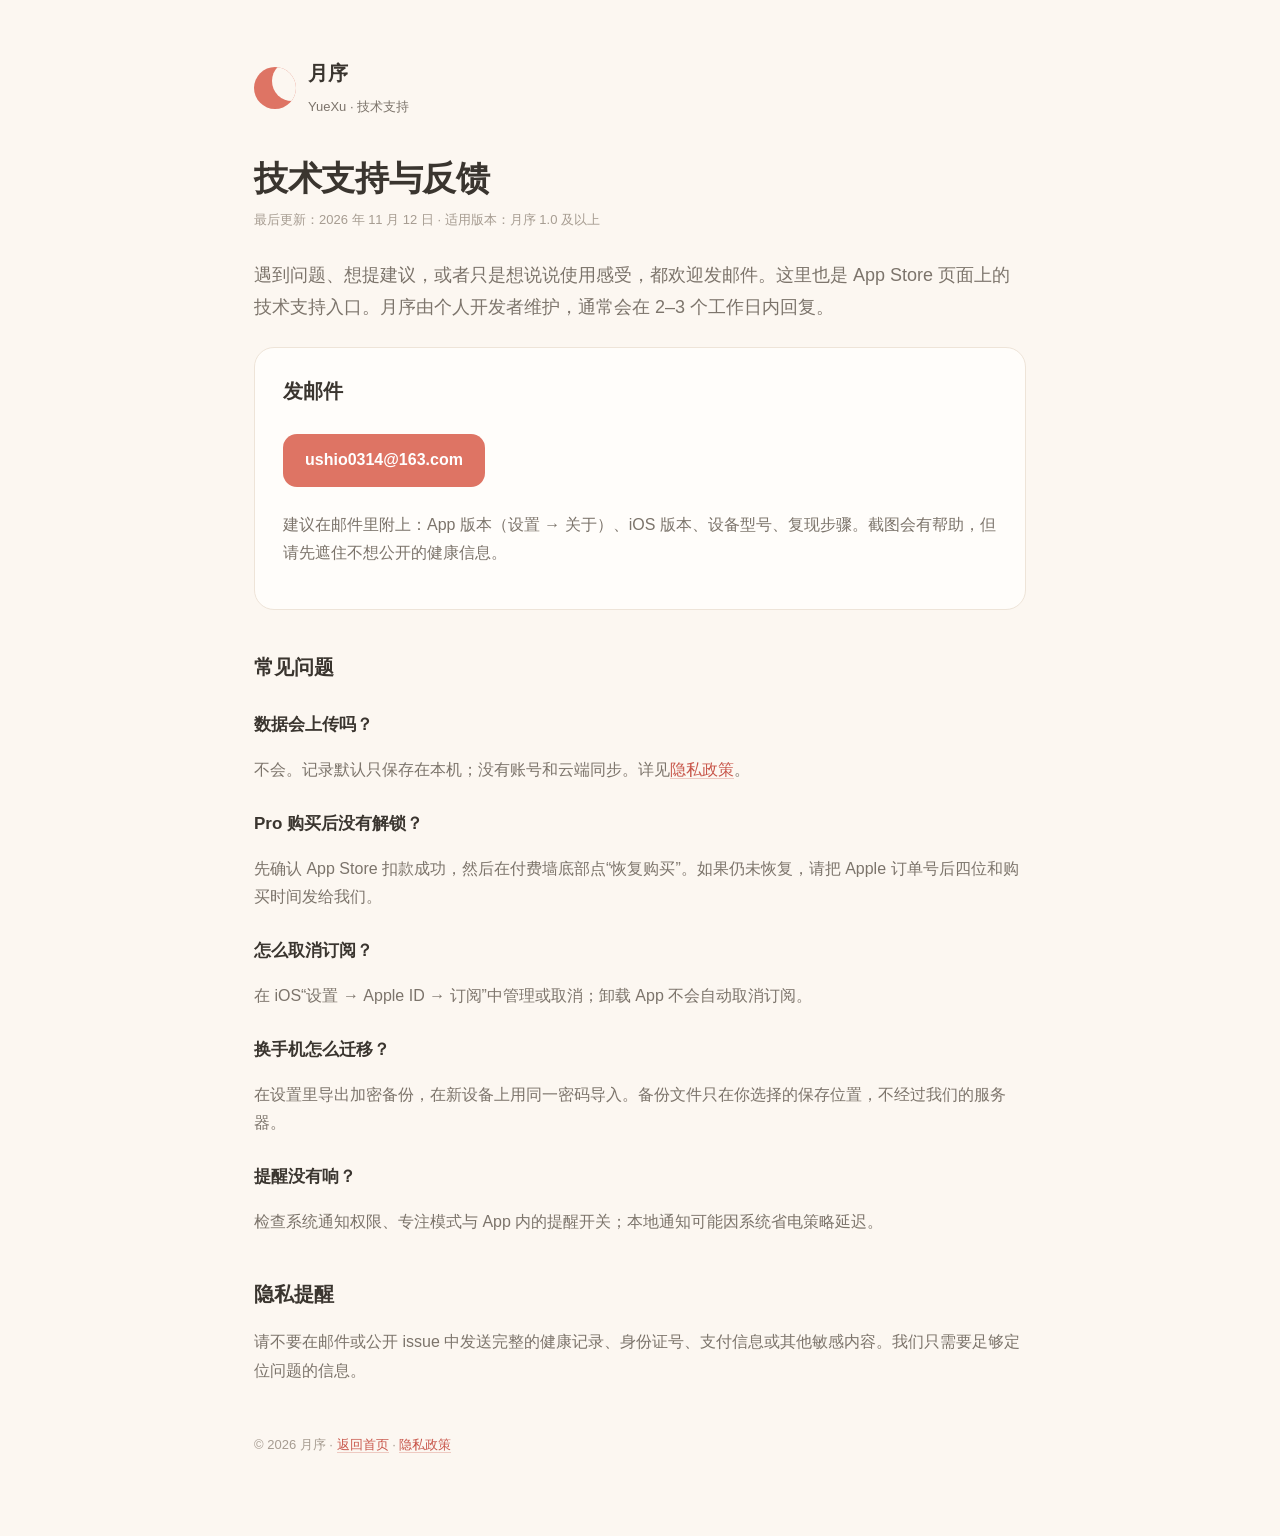
==== support.html @ 20efdf07 "docs: publish YueXu privacy and support pages" ====
<!doctype html>
<html lang="zh-Hans">
<head>
<meta charset="utf-8">
<meta name="viewport" content="width=device-width, initial-scale=1">
<title>技术支持 · 月序</title>
<link rel="stylesheet" href="style.css">
</head>
<body>
<main class="wrap">
  <div class="brand"><div class="moon"></div><div><strong>月序</strong><br><span>YueXu · 技术支持</span></div></div>
  <h1>技术支持与反馈</h1>
  <p class="meta">最后更新：2026 年 11 月 12 日 · 适用版本：月序 1.0 及以上</p>
  <p class="lede">遇到问题、想提建议，或者只是想说说使用感受，都欢迎发邮件。这里也是 App Store 页面上的技术支持入口。月序由个人开发者维护，通常会在 2–3 个工作日内回复。</p>

  <div class="card">
    <h2 style="margin-top:0">发邮件</h2>
    <p><a class="button" href="mailto:ushio0314@163.com?subject=%E6%9C%88%E5%BA%8F%E5%8F%8D%E9%A6%88">ushio0314@163.com</a></p>
    <p>建议在邮件里附上：App 版本（设置 → 关于）、iOS 版本、设备型号、复现步骤。截图会有帮助，但请先遮住不想公开的健康信息。</p>
  </div>

  <h2>常见问题</h2>
  <h3>数据会上传吗？</h3>
  <p>不会。记录默认只保存在本机；没有账号和云端同步。详见<a href="privacy.html">隐私政策</a>。</p>
  <h3>Pro 购买后没有解锁？</h3>
  <p>先确认 App Store 扣款成功，然后在付费墙底部点“恢复购买”。如果仍未恢复，请把 Apple 订单号后四位和购买时间发给我们。</p>
  <h3>怎么取消订阅？</h3>
  <p>在 iOS“设置 → Apple ID → 订阅”中管理或取消；卸载 App 不会自动取消订阅。</p>
  <h3>换手机怎么迁移？</h3>
  <p>在设置里导出加密备份，在新设备上用同一密码导入。备份文件只在你选择的保存位置，不经过我们的服务器。</p>
  <h3>提醒没有响？</h3>
  <p>检查系统通知权限、专注模式与 App 内的提醒开关；本地通知可能因系统省电策略延迟。</p>

  <h2>隐私提醒</h2>
  <p>请不要在邮件或公开 issue 中发送完整的健康记录、身份证号、支付信息或其他敏感内容。我们只需要足够定位问题的信息。</p>

  <footer>© 2026 月序 · <a href="index.html">返回首页</a> · <a href="privacy.html">隐私政策</a></footer>
</main>
</body>
</html>
---- style.css ----
:root {
  --cream: #fcf7f1;
  --surface: #fffdfa;
  --coral: #de7464;
  --coral-dark: #c8564a;
  --wash: #f8e3dc;
  --ink: #3a352f;
  --secondary: #7c746b;
  --tertiary: #a69c91;
  --line: #eee4d8;
}
* { box-sizing: border-box; }
html { -webkit-text-size-adjust: 100%; }
body {
  margin: 0;
  background: var(--cream);
  color: var(--ink);
  font-family: -apple-system, BlinkMacSystemFont, "PingFang SC", "Hiragino Sans GB", "Microsoft YaHei", sans-serif;
  line-height: 1.78;
  font-size: 16px;
}
.wrap { max-width: 820px; margin: 0 auto; padding: 56px 24px 80px; }
.brand { display: flex; align-items: center; gap: 12px; margin-bottom: 36px; }
.moon {
  width: 42px; height: 42px; border-radius: 50%;
  background: var(--coral);
  position: relative; overflow: hidden; flex: none;
}
.moon::after {
  content: ""; position: absolute; width: 40px; height: 40px; border-radius: 50%;
  background: var(--cream); left: 18px; top: -6px;
}
.brand strong { font-size: 20px; letter-spacing: .02em; }
.brand span { color: var(--secondary); font-size: 13px; }
h1 { font-size: 34px; line-height: 1.3; margin: 0 0 8px; letter-spacing: -.01em; }
h2 { font-size: 20px; margin: 40px 0 10px; }
h3 { font-size: 17px; margin: 24px 0 6px; }
p, li { color: var(--secondary); }
strong { color: var(--ink); }
a { color: var(--coral-dark); text-decoration: none; border-bottom: 1px solid rgba(200,86,74,.28); }
a:hover { border-bottom-color: var(--coral-dark); }
.card {
  background: var(--surface); border: 1px solid var(--line);
  border-radius: 20px; padding: 26px 28px; margin: 24px 0;
}
.meta { color: var(--tertiary); font-size: 13px; margin: 0 0 28px; }
.lede { font-size: 18px; color: var(--secondary); }
.button {
  display: inline-block; background: var(--coral); color: #fff !important;
  border: 0; border-radius: 14px; padding: 12px 22px; font-weight: 600;
  margin: 8px 8px 8px 0;
}
.button.secondary { background: var(--wash); color: var(--coral-dark) !important; }
ul { padding-left: 22px; }
li { margin: 6px 0; }
hr { border: 0; border-top: 1px solid var(--line); margin: 40px 0; }
footer { color: var(--tertiary); font-size: 13px; margin-top: 48px; }
.en { color: var(--secondary); font-size: 14px; }
.tag { display: inline-block; background: var(--wash); color: var(--coral-dark);
  border-radius: 999px; padding: 3px 10px; font-size: 12px; margin-right: 6px; }
@media (max-width: 520px) { .wrap { padding: 36px 18px 60px; } h1 { font-size: 28px; } .card { padding: 20px; } }
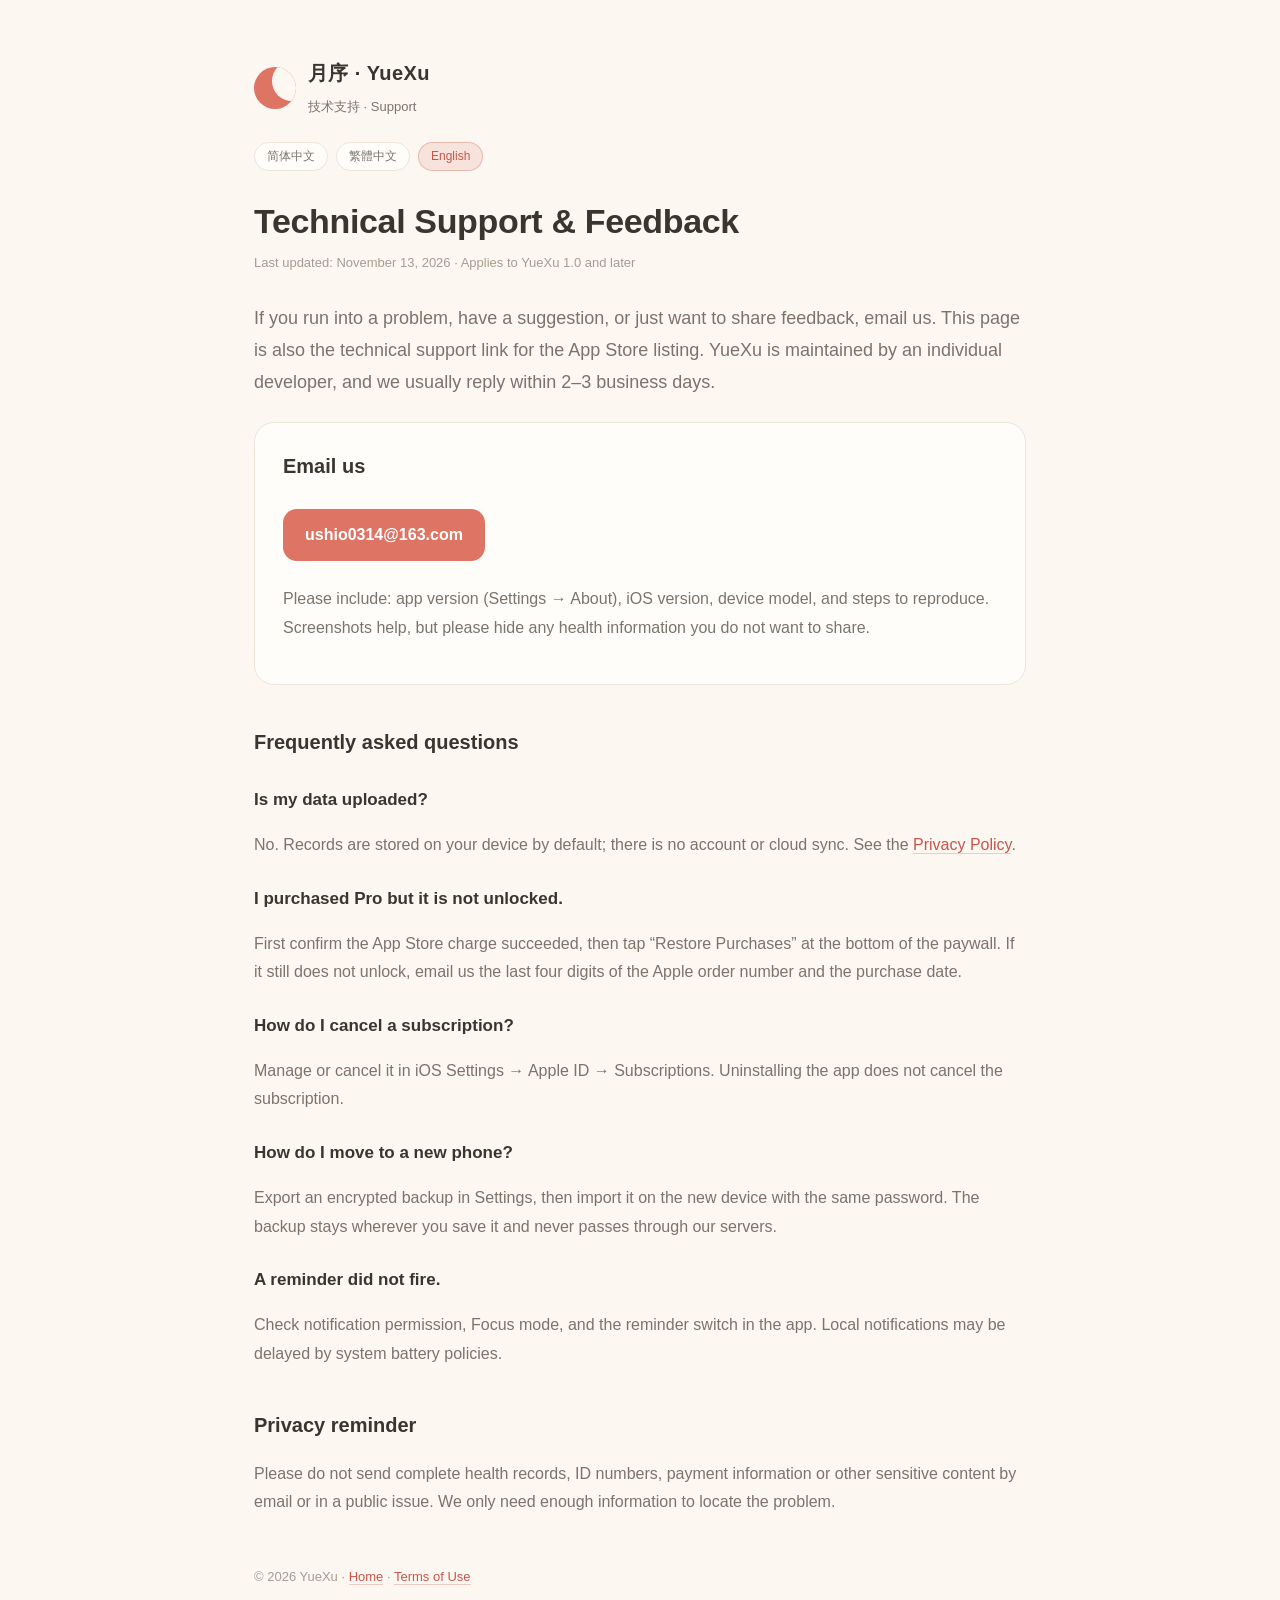
==== commit e9f8fccf: "docs: add in-page Simplified/Traditional/English switch to privacy and support Keep the original pri" ====
--- a/support.html
+++ b/support.html
@@ -8,9 +8,13 @@
 </head>
 <body>
 <main class="wrap">
-  <div class="brand"><div class="moon"></div><div><strong>月序</strong><br><span>YueXu · 技术支持</span></div></div>
-  <h1>技术支持与反馈</h1>
-  <p class="meta">最后更新：2026 年 11 月 12 日 · 适用版本：月序 1.0 及以上</p>
+  <div class="brand"><div class="moon"></div><div><strong>月序 · YueXu</strong><br><span>技术支持 · Support</span></div></div>
+  <nav class="lang-switch" aria-label="Language / 語言">
+    <button type="button" data-set-lang="zh-Hans">简体中文</button><button type="button" data-set-lang="zh-Hant">繁體中文</button><button type="button" data-set-lang="en">English</button>
+  </nav>
+  <section data-lang-block="zh-Hans" lang="zh-Hans">
+<h1>技术支持与反馈</h1>
+  <p class="meta">最后更新：2026 年 11 月 13 日 · 适用版本：月序 1.0 及以上</p>
   <p class="lede">遇到问题、想提建议，或者只是想说说使用感受，都欢迎发邮件。这里也是 App Store 页面上的技术支持入口。月序由个人开发者维护，通常会在 2–3 个工作日内回复。</p>
 
   <div class="card">
@@ -34,7 +38,107 @@
   <h2>隐私提醒</h2>
   <p>请不要在邮件或公开 issue 中发送完整的健康记录、身份证号、支付信息或其他敏感内容。我们只需要足够定位问题的信息。</p>
 
-  <footer>© 2026 月序 · <a href="index.html">返回首页</a> · <a href="privacy.html">隐私政策</a></footer>
+<footer>© 2026 月序 · <a href="index.html">返回首页</a> · <a href="terms.html">用户协议</a></footer></section><section data-lang-block="zh-Hant" lang="zh-Hant" hidden>
+<h1>技術支援與回饋</h1>
+  <p class="meta">最後更新：2026 年 11 月 13 日 · 適用版本：月序 1.0 及以上</p>
+  <p class="lede">遇到問題、想提出建議，或只是想分享使用感受，都歡迎寄信給我們。這裡也是 App Store 頁面上的技術支援入口。月序由個人開發者維護，通常會在 2–3 個工作天內回覆。</p>
+
+  <div class="card">
+    <h2 style="margin-top:0">寄信給我們</h2>
+    <p><a class="button" href="mailto:ushio0314@163.com?subject=%E6%9C%88%E5%BA%8F%E5%9B%9E%E9%A5%8B">ushio0314@163.com</a></p>
+    <p>建議在郵件中附上：App 版本（設定 → 關於）、iOS 版本、裝置型號、重現步驟。截圖會有幫助，但請先遮住不想公開的健康資訊。</p>
+  </div>
+
+  <h2>常見問題</h2>
+  <h3>資料會上傳嗎？</h3>
+  <p>不會。紀錄預設只保存在本機；沒有帳號與雲端同步。詳見<a href="privacy.html">隱私政策</a>。</p>
+  <h3>購買 Pro 後沒有解鎖？</h3>
+  <p>先確認 App Store 扣款成功，然後在付費牆底部點「回復購買」。如果仍未恢復，請把 Apple 訂單號後四碼與購買時間寄給我們。</p>
+  <h3>怎麼取消訂閱？</h3>
+  <p>在 iOS「設定 → Apple ID → 訂閱項目」中管理或取消；移除 App 不會自動取消訂閱。</p>
+  <h3>換手機怎麼搬家？</h3>
+  <p>在設定裡匯出加密備份，在新裝置上用同一組密碼匯入。備份檔案只會留在你選擇的位置，不會經過我們的伺服器。</p>
+  <h3>提醒沒有響？</h3>
+  <p>檢查系統通知權限、專注模式與 App 內的提醒開關；本機通知可能因系統省電策略而延遲。</p>
+
+  <h2>隱私提醒</h2>
+  <p>請不要在電子郵件或公開 issue 中傳送完整的健康紀錄、身分證號、付款資訊或其他敏感內容。我們只需要足以定位問題的資訊。</p>
+
+<footer>© 2026 月序 · <a href="index.html">返回首頁</a> · <a href="terms.html">使用者協議</a></footer></section><section data-lang-block="en" lang="en" hidden>
+<h1>Technical Support &amp; Feedback</h1>
+  <p class="meta">Last updated: November 13, 2026 · Applies to YueXu 1.0 and later</p>
+  <p class="lede">If you run into a problem, have a suggestion, or just want to share feedback, email us. This page is also the technical support link for the App Store listing. YueXu is maintained by an individual developer, and we usually reply within 2–3 business days.</p>
+
+  <div class="card">
+    <h2 style="margin-top:0">Email us</h2>
+    <p><a class="button" href="mailto:ushio0314@163.com?subject=YueXu%20Feedback">ushio0314@163.com</a></p>
+    <p>Please include: app version (Settings → About), iOS version, device model, and steps to reproduce. Screenshots help, but please hide any health information you do not want to share.</p>
+  </div>
+
+  <h2>Frequently asked questions</h2>
+  <h3>Is my data uploaded?</h3>
+  <p>No. Records are stored on your device by default; there is no account or cloud sync. See the <a href="privacy.html">Privacy Policy</a>.</p>
+  <h3>I purchased Pro but it is not unlocked.</h3>
+  <p>First confirm the App Store charge succeeded, then tap “Restore Purchases” at the bottom of the paywall. If it still does not unlock, email us the last four digits of the Apple order number and the purchase date.</p>
+  <h3>How do I cancel a subscription?</h3>
+  <p>Manage or cancel it in iOS Settings → Apple ID → Subscriptions. Uninstalling the app does not cancel the subscription.</p>
+  <h3>How do I move to a new phone?</h3>
+  <p>Export an encrypted backup in Settings, then import it on the new device with the same password. The backup stays wherever you save it and never passes through our servers.</p>
+  <h3>A reminder did not fire.</h3>
+  <p>Check notification permission, Focus mode, and the reminder switch in the app. Local notifications may be delayed by system battery policies.</p>
+
+  <h2>Privacy reminder</h2>
+  <p>Please do not send complete health records, ID numbers, payment information or other sensitive content by email or in a public issue. We only need enough information to locate the problem.</p>
+
+<footer>© 2026 YueXu · <a href="index.html">Home</a> · <a href="terms.html">Terms of Use</a></footer></section>
 </main>
+<script>
+(function () {
+  var titles = {
+      "zh-Hans": "技术支持 · 月序",
+      "zh-Hant": "技術支援 · 月序",
+      "en": "Technical Support · YueXu"
+  };
+  var blocks = Array.prototype.slice.call(document.querySelectorAll('[data-lang-block]'));
+  var buttons = Array.prototype.slice.call(document.querySelectorAll('[data-set-lang]'));
+
+  function setLanguage(lang, persist) {
+    if (!titles[lang]) lang = 'zh-Hans';
+    document.documentElement.lang = lang;
+    blocks.forEach(function (block) {
+      block.hidden = block.getAttribute('data-lang-block') !== lang;
+    });
+    buttons.forEach(function (button) {
+      var active = button.getAttribute('data-set-lang') === lang;
+      button.classList.toggle('active', active);
+      button.setAttribute('aria-pressed', active ? 'true' : 'false');
+    });
+    document.title = titles[lang];
+    if (persist) {
+      try { localStorage.setItem('yuexuLegalLanguage', lang); } catch (e) {}
+    }
+  }
+
+  buttons.forEach(function (button) {
+    button.addEventListener('click', function () {
+      setLanguage(button.getAttribute('data-set-lang'), true);
+    });
+  });
+
+  var saved = null;
+  try { saved = localStorage.getItem('yuexuLegalLanguage'); } catch (e) {}
+  if (!saved) {
+    var code = (navigator.language || 'zh-Hans').toLowerCase();
+    if (code.indexOf('zh-hant') === 0 || code.indexOf('zh-tw') === 0 || code.indexOf('zh-hk') === 0 || code.indexOf('zh-mo') === 0) {
+      saved = 'zh-Hant';
+    } else if (code.indexOf('zh') === 0) {
+      saved = 'zh-Hans';
+    } else {
+      saved = 'en';
+    }
+  }
+  setLanguage(saved, false);
+})();
+</script>
 </body>
 </html>
--- a/style.css
+++ b/style.css
@@ -59,3 +59,20 @@
 .tag { display: inline-block; background: var(--wash); color: var(--coral-dark);
   border-radius: 999px; padding: 3px 10px; font-size: 12px; margin-right: 6px; }
 @media (max-width: 520px) { .wrap { padding: 36px 18px 60px; } h1 { font-size: 28px; } .card { padding: 20px; } }
+
+.lang-switch {
+  display: flex; flex-wrap: wrap; gap: 8px;
+  margin: -14px 0 28px;
+}
+.lang-switch a, .lang-switch button {
+  border: 1px solid var(--line); border-radius: 999px;
+  padding: 5px 12px; font-size: 12px; line-height: 1.4;
+  background: var(--surface); color: var(--secondary);
+  font-family: inherit; cursor: pointer;
+}
+.lang-switch a.active, .lang-switch button.active,
+.lang-switch a[aria-current="page"] {
+  background: var(--wash); color: var(--coral-dark);
+  border-color: rgba(200,86,74,.3);
+}
+[hidden] { display: none !important; }
